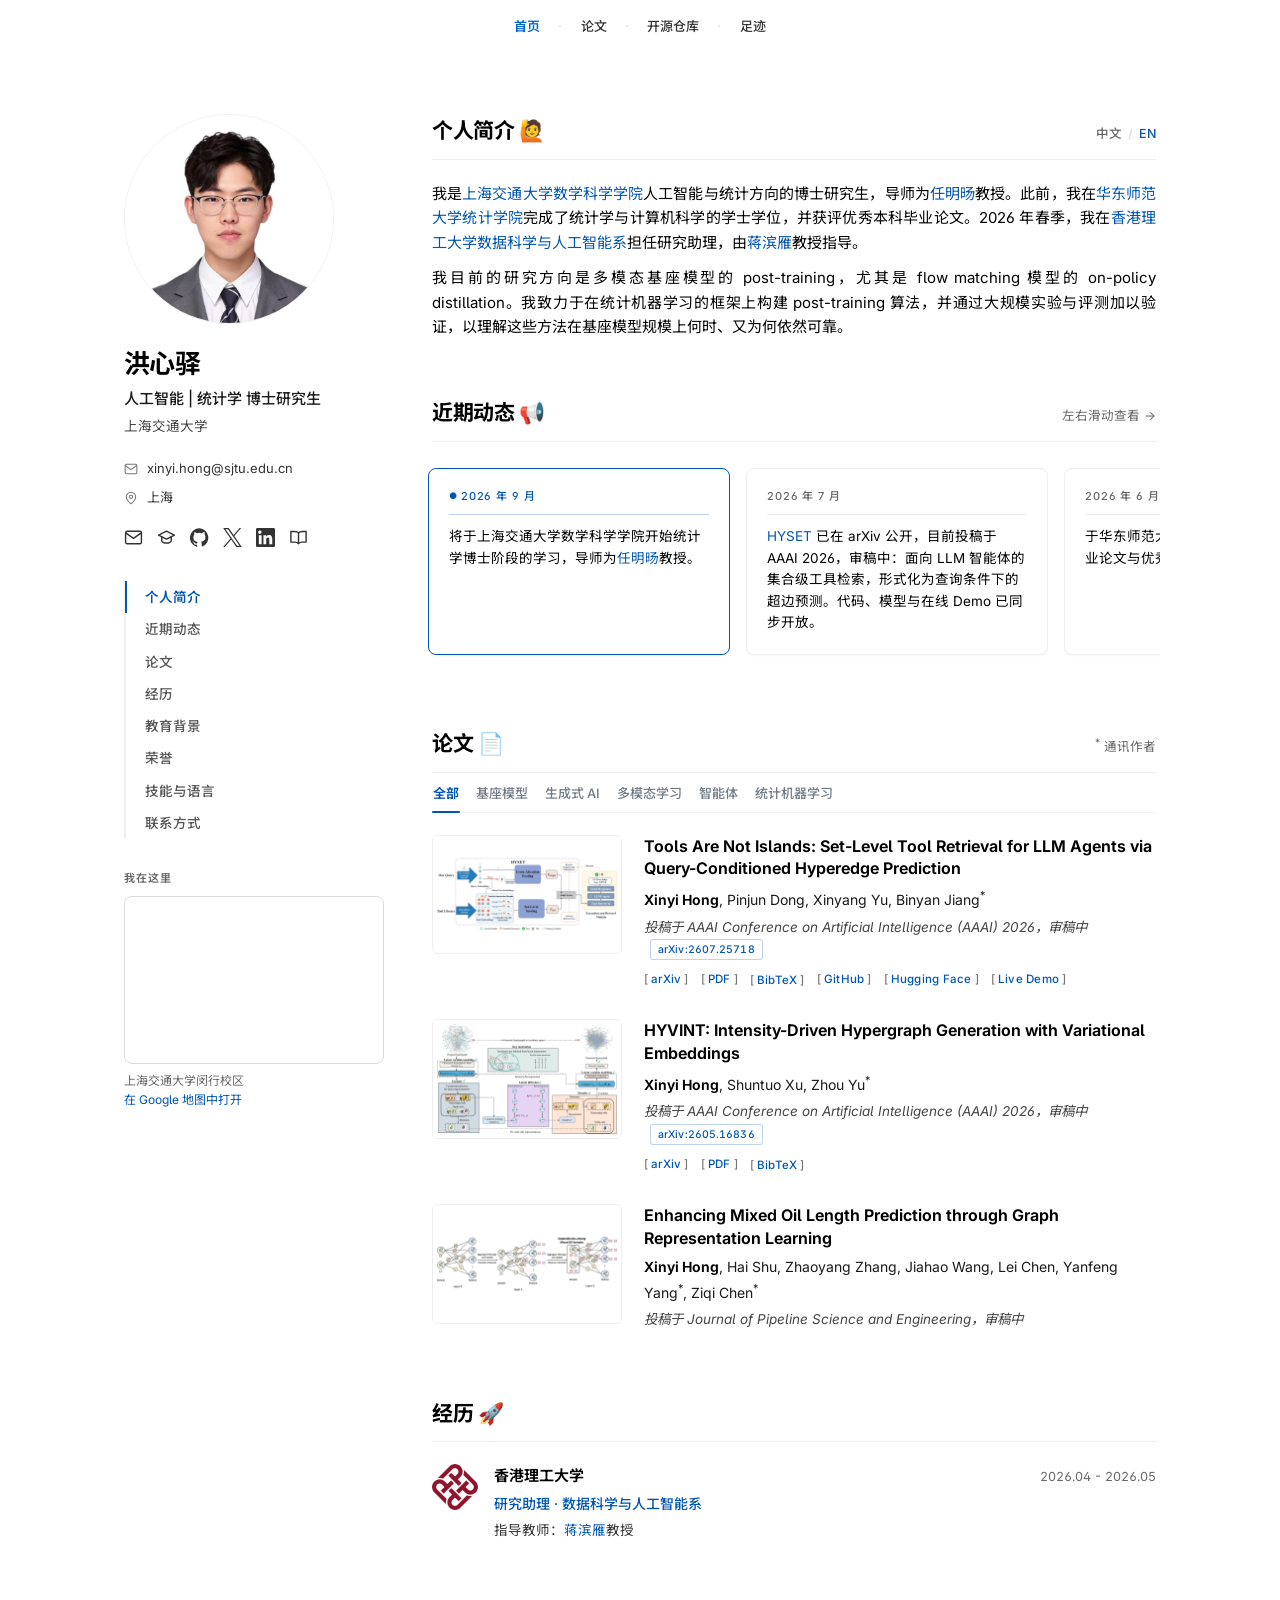
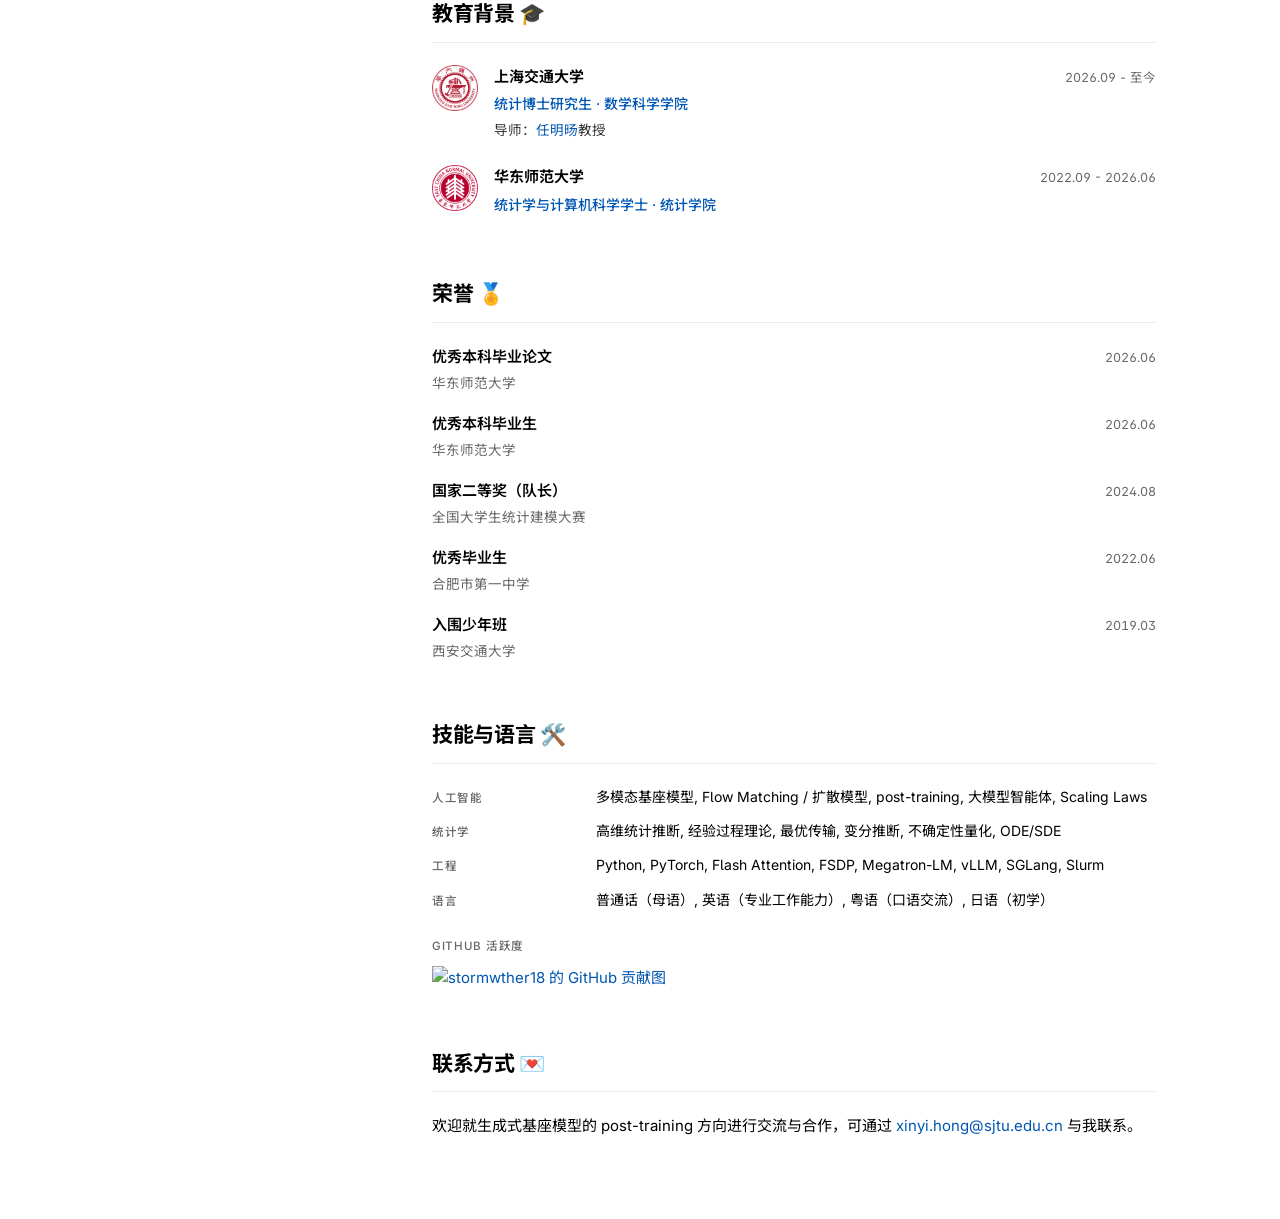
==== index_cn.html @ fd213cb9 "Personal academic website Static site, no build step and no runtime dependencies.  - Home (EN/CN): b" ====
<!DOCTYPE html>
<html lang="zh-CN">
<head>
<meta charset="UTF-8">
<meta name="viewport" content="width=device-width, initial-scale=1.0">
<title>洪心驿 | Ph.D. @SJTU</title>
<meta name="description" content="洪心驿，上海交通大学人工智能与统计学方向博士研究生，研究方向为生成模型、多模态学习、大语言模型与统计机器学习。">
<meta name="author" content="洪心驿">
<meta property="og:title" content="洪心驿">
<meta property="og:description" content="上海交通大学人工智能与统计学方向博士研究生。生成模型、多模态学习、大语言模型、统计机器学习。">
<meta property="og:type" content="profile">
<link rel="icon" href="assets/icon.svg?v=3" type="image/svg+xml">
<link rel="icon" href="favicon.ico?v=3" sizes="any">
<link rel="apple-touch-icon" href="assets/apple-touch-icon.png">
<link rel="preconnect" href="https://fonts.googleapis.com">
<link rel="preconnect" href="https://fonts.gstatic.com" crossorigin>
<link href="https://fonts.googleapis.com/css2?family=Inter:wght@300..700&family=Noto+Sans+SC:wght@300..700&display=swap" rel="stylesheet">
<link rel="stylesheet" href="css/style.css">
</head>
<body>

<!-- icon sprite -->
<svg xmlns="http://www.w3.org/2000/svg" style="display:none" aria-hidden="true">
  <symbol id="i-mail" viewBox="0 0 24 24"><rect x="2" y="4" width="20" height="16" rx="2"/><path d="m2.5 6.5 9.5 6.5 9.5-6.5"/></symbol>
  <symbol id="i-pin" viewBox="0 0 24 24"><path d="M20 10c0 6-8 12-8 12s-8-6-8-12a8 8 0 0 1 16 0z"/><circle cx="12" cy="10" r="2.8"/></symbol>
  <symbol id="i-scholar" viewBox="0 0 24 24"><path d="M22 9 12 4 2 9l10 5 10-5z"/><path d="M6 11.4V16c0 1.4 2.7 3 6 3s6-1.6 6-3v-4.6"/></symbol>
  <symbol id="i-github" viewBox="0 0 24 24"><path d="M12 .3a12 12 0 0 0-3.8 23.4c.6.1.8-.3.8-.6v-2c-3.3.7-4-1.6-4-1.6-.6-1.4-1.4-1.8-1.4-1.8-1.1-.7.1-.7.1-.7 1.2.1 1.8 1.2 1.8 1.2 1.1 1.8 2.8 1.3 3.5 1 .1-.8.4-1.3.8-1.6-2.7-.3-5.5-1.3-5.5-5.9 0-1.3.5-2.4 1.2-3.2-.1-.3-.5-1.5.1-3.2 0 0 1-.3 3.3 1.2a11.5 11.5 0 0 1 6 0C17.2 4.6 18.2 5 18.2 5c.6 1.7.2 2.9.1 3.2.8.8 1.2 1.9 1.2 3.2 0 4.6-2.8 5.6-5.5 5.9.4.4.8 1.1.8 2.2v3.3c0 .3.2.7.8.6A12 12 0 0 0 12 .3z"/></symbol>
  <symbol id="i-linkedin" viewBox="0 0 24 24"><path d="M20.4 20.5h-3.6v-5.6c0-1.3 0-3-1.8-3s-2.1 1.4-2.1 2.9v5.7H9.4V9h3.4v1.6h.05c.5-.9 1.6-1.9 3.4-1.9 3.6 0 4.3 2.4 4.3 5.5v6.3zM5.3 7.4a2.1 2.1 0 1 1 0-4.1 2.1 2.1 0 0 1 0 4.1zm1.8 13.1H3.6V9h3.5v11.5zM22.2 0H1.8C.8 0 0 .8 0 1.7v20.6C0 23.2.8 24 1.8 24h20.4c1 0 1.8-.8 1.8-1.7V1.7C24 .8 23.2 0 22.2 0z"/></symbol>
  <symbol id="i-x" viewBox="0 0 24 24"><path d="M14.234 10.162 22.977 0h-2.072l-7.591 8.824L7.251 0H.258l9.168 13.343L.258 24H2.33l8.016-9.318L16.749 24h6.993zm-2.837 3.299-.929-1.329L3.076 1.56h3.182l5.965 8.532.929 1.329 7.754 11.09h-3.182z"/></symbol>
  <symbol id="i-rednote" viewBox="0 0 24 24"><path d="M2.4 4.4h4.8c2.2 0 3.9.7 4.8 1.8 .9-1.1 2.6-1.8 4.8-1.8h4.8v13.4h-4.8c-2.2 0-3.9.7-4.8 1.8-.9-1.1-2.6-1.8-4.8-1.8H2.4z"/><path d="M12 6.2v13.4"/></symbol>
</svg>

<nav class="navbar">
  <div class="nav-inner">
    <a href="index_cn.html" class="nav-link active">首页</a>
    <span class="nav-sep">·</span>
    <a href="#publications" class="nav-link">论文</a>
    <span class="nav-sep">·</span>
    <a href="repositories.html" class="nav-link">开源仓库</a>
    <span class="nav-sep">·</span>
    <a href="footprint.html" class="nav-link">足迹</a>
  </div>
</nav>
<div class="container">

  <aside class="sidebar">
    <div class="sidebar-sticky">
      <img src="assets/img/avatar.jpg?v=11" alt="洪心驿" class="profile-photo" width="210" height="210">

      <div class="sidebar-id">
        <div class="name">洪心驿</div>
        <div class="role">人工智能 &#124; 统计学 博士研究生</div>
        <div class="affiliation">
          上海交通大学
        </div>
      </div>

      <div class="sidebar-meta">
        <div class="contact-list">
          <p><svg class="icon" aria-hidden="true"><use href="#i-mail"/></svg>
             <a href="mailto:xinyi.hong@sjtu.edu.cn">xinyi.hong@sjtu.edu.cn</a></p>
          <p><svg class="icon" aria-hidden="true"><use href="#i-pin"/></svg>
             <span>上海</span></p>
        </div>

        <div class="social-icons">
          <a href="mailto:xinyi.hong@sjtu.edu.cn" title="邮箱" aria-label="邮箱"><svg class="icon" aria-hidden="true"><use href="#i-mail"/></svg></a>
          <a href="https://scholar.google.com/citations?user=sX_9eZ0AAAAJ&amp;hl=en" title="Google Scholar" aria-label="Google Scholar" rel="me noopener"><svg class="icon" aria-hidden="true"><use href="#i-scholar"/></svg></a>
          <a href="https://github.com/stormwther18" title="GitHub" aria-label="GitHub" rel="me noopener"><svg class="icon icon--solid" aria-hidden="true"><use href="#i-github"/></svg></a>
          <a href="https://x.com/stormwther18" title="X" aria-label="X" rel="me noopener"><svg class="icon icon--solid" aria-hidden="true"><use href="#i-x"/></svg></a>
          <a href="https://www.linkedin.com/in/xinyi-hong-b00274390/" title="LinkedIn" aria-label="LinkedIn" rel="me noopener"><svg class="icon icon--solid" aria-hidden="true"><use href="#i-linkedin"/></svg></a>
          <a href="https://www.xiaohongshu.com/user/profile/65910871000000001f03a6d2" title="小红书" aria-label="小红书" rel="me noopener"><svg class="icon" aria-hidden="true"><use href="#i-rednote"/></svg></a>
        </div>
      </div>

      <nav class="nav-menu" aria-label="章节导航">
        <a href="#biography" class="nav-item">个人简介</a>
        <a href="#news" class="nav-item">近期动态</a>
        <a href="#publications" class="nav-item">论文</a>
        <a href="#experience" class="nav-item">经历</a>
        <a href="#education" class="nav-item">教育背景</a>
        <a href="#awards" class="nav-item">荣誉</a>
        <a href="#skills" class="nav-item">技能与语言</a>
        <a href="#contact" class="nav-item">联系方式</a>
      </nav>
      <div class="side-map">
        <div class="side-map-title">我在这里</div>
        <iframe src="https://www.google.com/maps?q=%E4%B8%8A%E6%B5%B7%E4%BA%A4%E9%80%9A%E5%A4%A7%E5%AD%A6%E9%97%B5%E8%A1%8C%E6%A0%A1%E5%8C%BA&amp;z=15&amp;hl=zh-CN&amp;output=embed"
                title="上海交通大学闵行校区" loading="lazy"
                referrerpolicy="no-referrer-when-downgrade"></iframe>
        <p class="side-map-cap">上海交通大学闵行校区
          <a href="https://www.google.com/maps/search/?api=1&amp;query=%E4%B8%8A%E6%B5%B7%E4%BA%A4%E9%80%9A%E5%A4%A7%E5%AD%A6%E9%97%B5%E8%A1%8C%E6%A0%A1%E5%8C%BA" target="_blank" rel="noopener">在 Google 地图中打开</a></p>
      </div>
    </div>
  </aside>

  <main class="main-content">

    <section id="biography">
      <div class="section-head">
        <h2>个人简介 🙋</h2>
        <span class="lang-switch"><span class="cur">中文</span><span class="sep">/</span><a href="index.html" hreflang="en">EN</a></span>
      </div>
      <p class="lede">
        我是<a href="https://www.sjtu.edu.cn/">上海交通大学</a><a href="https://math.sjtu.edu.cn/">数学科学学院</a>人工智能与统计方向的博士研究生，导师为<a href="https://ren-mingyang.github.io/">任明旸</a>教授。此前，我在<a href="https://www.ecnu.edu.cn/">华东师范大学</a><a href="https://stat.ecnu.edu.cn/">统计学院</a>完成了统计学与计算机科学的学士学位，并获评优秀本科毕业论文。2026 年春季，我在<a href="https://www.polyu.edu.hk/">香港理工大学</a><a href="https://www.polyu.edu.hk/dsai/">数据科学与人工智能系</a>担任研究助理，由<a href="https://www.polyu.edu.hk/dsai/people/academic-staff/jiangbinyan/">蒋滨雁</a>教授指导。
      </p>
      <p>
        我目前的研究方向是多模态基座模型的 post-training，尤其是 flow matching 模型的 on-policy distillation。我致力于在统计机器学习的框架上构建 post-training 算法，并通过大规模实验与评测加以验证，以理解这些方法在基座模型规模上何时、又为何依然可靠。
      </p>
    </section>

    <section id="news">
      <div class="section-head">
        <h2>近期动态 📢</h2>
        <span class="section-note">左右滑动查看 →</span>
      </div>

      <div class="news-strip">
        <article class="news-card pinned">
          <span class="news-date">2026 年 9 月</span>
          <div class="news-body">
            将于上海交通大学数学科学学院开始统计学博士阶段的学习，导师为<a href="https://ren-mingyang.github.io/">任明旸</a>教授。
          </div>
        </article>

        <article class="news-card">
          <span class="news-date">2026 年 7 月</span>
          <div class="news-body">
            <a href="https://arxiv.org/abs/2607.25718">HYSET</a> 已在 arXiv 公开，目前投稿于 AAAI 2026，审稿中：面向 LLM 智能体的集合级工具检索，形式化为查询条件下的超边预测。代码、模型与在线 Demo 已同步开放。
          </div>
        </article>

        <article class="news-card">
          <span class="news-date">2026 年 6 月</span>
          <div class="news-body">
            于华东师范大学本科毕业，获优秀本科毕业论文与优秀本科毕业生荣誉。
          </div>
        </article>

        <article class="news-card">
          <span class="news-date">2026 年 5 月</span>
          <div class="news-body">
            超图生成模型 <a href="https://arxiv.org/abs/2605.16836">HYVINT</a> 已在 arXiv 公开，目前投稿于 AAAI 2026，审稿中。
          </div>
        </article>

        <article class="news-card">
          <span class="news-date">2026 年 4 月</span>
          <div class="news-body">
            加入香港理工大学数据科学与人工智能系，担任研究助理，由<a href="https://www.polyu.edu.hk/dsai/people/academic-staff/jiangbinyan/">蒋滨雁</a>教授指导。
          </div>
        </article>
      </div>
    </section>

    <section id="publications">
      <div class="section-head">
        <h2>论文 📄</h2>
        <span class="section-note"><sup>*</sup> 通讯作者</span>
      </div>

      <div class="pub-filters" role="group" aria-label="按主题筛选论文">
        <button class="pub-filter active" type="button" data-filter="all" aria-pressed="true">全部</button>
        <button class="pub-filter" type="button" data-filter="foundation" aria-pressed="false">基座模型</button>
        <button class="pub-filter" type="button" data-filter="genai" aria-pressed="false">生成式 AI</button>
        <button class="pub-filter" type="button" data-filter="multimodal" aria-pressed="false">多模态学习</button>
        <button class="pub-filter" type="button" data-filter="agent" aria-pressed="false">智能体</button>
        <button class="pub-filter" type="button" data-filter="statml" aria-pressed="false">统计机器学习</button>
      </div>

      <article class="pub-item" data-tags="all agent statml">
        <a class="pub-thumb" href="https://arxiv.org/abs/2607.25718" rel="noopener">
          <img src="assets/img/pub/hyset.png" alt="HYSET framework" width="380" height="238" loading="lazy">
        </a>
        <div class="pub-details">
          <div class="pub-title">Tools Are Not Islands: Set-Level Tool Retrieval for LLM Agents via Query-Conditioned Hyperedge Prediction</div>
          <div class="pub-authors"><span class="me">Xinyi Hong</span>, Pinjun Dong, Xinyang Yu, Binyan Jiang<sup>*</sup></div>
          <div class="pub-venue">
            投稿于 AAAI Conference on Artificial Intelligence (AAAI) 2026，审稿中
            <a class="pub-badge" href="https://arxiv.org/abs/2607.25718" rel="noopener">arXiv:2607.25718</a>
          </div>
          <div class="pub-links">
            <a class="pub-btn" href="https://arxiv.org/abs/2607.25718" rel="noopener">arXiv</a>
            <a class="pub-btn" href="https://arxiv.org/pdf/2607.25718" rel="noopener">PDF</a>
            <button class="pub-btn citation-btn" type="button" data-paper="hyset">BibTeX</button>
            <a class="pub-btn" href="https://github.com/stormwther18/HYSET" rel="noopener">GitHub</a>
            <a class="pub-btn" href="https://huggingface.co/stormwther18/HOTS-assets" rel="noopener">Hugging Face</a>
            <a class="pub-btn" href="https://stormwther18-hyset-demo.hf.space" rel="noopener">Live Demo</a>
          </div>
        </div>
      </article>

      <article class="pub-item" data-tags="all genai statml">
        <a class="pub-thumb" href="https://arxiv.org/abs/2605.16836" rel="noopener">
          <img src="assets/img/pub/hyvint.png" alt="HYVINT framework" width="380" height="238" loading="lazy">
        </a>
        <div class="pub-details">
          <div class="pub-title">HYVINT: Intensity-Driven Hypergraph Generation with Variational Embeddings</div>
          <div class="pub-authors"><span class="me">Xinyi Hong</span>, Shuntuo Xu, Zhou Yu<sup>*</sup></div>
          <div class="pub-venue">
            投稿于 AAAI Conference on Artificial Intelligence (AAAI) 2026，审稿中
            <a class="pub-badge" href="https://arxiv.org/abs/2605.16836" rel="noopener">arXiv:2605.16836</a>
          </div>
          <div class="pub-links">
            <a class="pub-btn" href="https://arxiv.org/abs/2605.16836" rel="noopener">arXiv</a>
            <a class="pub-btn" href="https://arxiv.org/pdf/2605.16836" rel="noopener">PDF</a>
            <button class="pub-btn citation-btn" type="button" data-paper="hyvint">BibTeX</button>
          </div>
        </div>
      </article>

      <article class="pub-item" data-tags="all statml">
        <span class="pub-thumb">
          <img src="assets/img/pub/mixed-oil.png" alt="Mixed oil length prediction" width="380" height="238" loading="lazy">
        </span>
        <div class="pub-details">
          <div class="pub-title">Enhancing Mixed Oil Length Prediction through Graph Representation Learning</div>
          <div class="pub-authors"><span class="me">Xinyi Hong</span>, Hai Shu, Zhaoyang Zhang, Jiahao Wang, Lei Chen, Yanfeng Yang<sup>*</sup>, Ziqi Chen<sup>*</sup></div>
          <div class="pub-venue">
            投稿于 Journal of Pipeline Science and Engineering，审稿中
          </div>
        </div>
      </article>

      <p class="pub-empty" hidden>该方向暂无论文。</p>
    </section>


    <section id="experience">
      <div class="section-head"><h2>经历 🚀</h2></div>

      <div class="exp-item">
        <div class="exp-logo"><img src="assets/img/logo/polyu.png" alt="香港理工大学" width="46" height="46"></div>
        <div class="exp-content">
          <div class="exp-header">
            <span class="exp-org"><a href="https://www.polyu.edu.hk/">香港理工大学</a></span>
            <span class="exp-time">2026.04 - 2026.05</span>
          </div>
          <div class="exp-role">研究助理 · 数据科学与人工智能系</div>
          <div class="exp-desc">指导教师：<a href="https://www.polyu.edu.hk/dsai/people/academic-staff/jiangbinyan/">蒋滨雁</a>教授</div>
        </div>
      </div>
    </section>

    <section id="education">
      <div class="section-head"><h2>教育背景 🎓</h2></div>

      <div class="exp-item">
        <div class="exp-logo"><img src="assets/img/logo/sjtu.png" alt="上海交通大学" width="46" height="46"></div>
        <div class="exp-content">
          <div class="exp-header">
            <span class="exp-org"><a href="https://www.sjtu.edu.cn/">上海交通大学</a></span>
            <span class="exp-time">2026.09 - 至今</span>
          </div>
          <div class="exp-role">统计博士研究生 · 数学科学学院</div>
          <div class="exp-desc">导师：<a href="https://ren-mingyang.github.io/">任明旸</a>教授</div>
        </div>
      </div>

      <div class="exp-item">
        <div class="exp-logo"><img src="assets/img/logo/ecnu.png" alt="华东师范大学" width="46" height="46"></div>
        <div class="exp-content">
          <div class="exp-header">
            <span class="exp-org"><a href="https://www.ecnu.edu.cn/">华东师范大学</a></span>
            <span class="exp-time">2022.09 - 2026.06</span>
          </div>
          <div class="exp-role">统计学与计算机科学学士 · 统计学院</div>
        </div>
      </div>
    </section>

    <section id="awards">
      <div class="section-head"><h2>荣誉 🏅</h2></div>

      <div class="row-item">
        <span class="row-name">优秀本科毕业论文<span class="sub">华东师范大学</span></span>
        <span class="row-time">2026.06</span>
      </div>
      <div class="row-item">
        <span class="row-name">优秀本科毕业生<span class="sub">华东师范大学</span></span>
        <span class="row-time">2026.06</span>
      </div>
      <div class="row-item">
        <span class="row-name">国家二等奖（队长）<span class="sub">全国大学生统计建模大赛</span></span>
        <span class="row-time">2024.08</span>
      </div>
      <div class="row-item">
        <span class="row-name">优秀毕业生<span class="sub">合肥市第一中学</span></span>
        <span class="row-time">2022.06</span>
      </div>
      <div class="row-item">
        <span class="row-name">入围少年班<span class="sub">西安交通大学</span></span>
        <span class="row-time">2019.03</span>
      </div>
    </section>

    <section id="skills">
      <div class="section-head"><h2>技能与语言 🛠️</h2></div>

      <div class="skill-grid">
        <div class="skill-row">
          <span class="skill-label">人工智能</span>
          <span class="skill-list">多模态基座模型, Flow Matching / 扩散模型, post-training, 大模型智能体, Scaling Laws</span>
        </div>
        <div class="skill-row">
          <span class="skill-label">统计学</span>
          <span class="skill-list">高维统计推断, 经验过程理论, 最优传输, 变分推断, 不确定性量化, ODE/SDE</span>
        </div>
        <div class="skill-row">
          <span class="skill-label">工程</span>
          <span class="skill-list">Python, PyTorch, Flash Attention, FSDP, Megatron-LM, vLLM, SGLang, Slurm</span>
        </div>
        <div class="skill-row">
          <span class="skill-label">语言</span>
          <span class="skill-list">普通话（母语）, 英语（专业工作能力）, 粤语（口语交流）, 日语（初学）</span>
        </div>
      </div>

      <div class="gh-graph">
        <div class="gh-label">GitHub 活跃度</div>
        <a href="https://github.com/stormwther18" rel="me noopener">
          <img src="https://ghchart.rshah.org/A51C30/stormwther18"
               alt="stormwther18 的 GitHub 贡献图" loading="lazy">
        </a>
      </div>
    </section>

    <section id="contact">
      <div class="section-head"><h2>联系方式 💌</h2></div>
      <p>欢迎就生成式基座模型的 post-training 方向进行交流与合作，可通过 <a href="mailto:xinyi.hong@sjtu.edu.cn">xinyi.hong@sjtu.edu.cn</a> 与我联系。</p>
    </section>

  </main>

</div>

<div id="citationModal" class="modal" role="dialog" aria-modal="true" aria-labelledby="citationHeading">
  <div class="modal-card">
    <div class="modal-head">
      <h3 id="citationHeading">BibTeX 引用</h3>
      <button class="modal-close" type="button" aria-label="关闭">&times;</button>
    </div>
    <pre class="citation-text" id="citationText"></pre>
    <button class="copy-btn" id="copyBtn" type="button" data-copied="已复制！">复制到剪贴板</button>
  </div>
</div>

<script>
window.CITATIONS = {
  hyset: `@article{hong2026hyset,
  title   = {Tools Are Not Islands: Set-Level Tool Retrieval for LLM Agents
             via Query-Conditioned Hyperedge Prediction},
  author  = {Hong, Xinyi and Dong, Pinjun and Yu, Xinyang and Jiang, Binyan},
  journal = {arXiv preprint arXiv:2607.25718},
  year    = {2026}
}`,
  hyvint: `@article{hong2026hyvint,
  title   = {HYVINT: Intensity-Driven Hypergraph Generation with
             Variational Embeddings},
  author  = {Hong, Xinyi and Xu, Shuntuo and Yu, Zhou},
  journal = {arXiv preprint arXiv:2605.16836},
  year    = {2026}
}`
};
</script>
<script src="js/main.js"></script>
</body>
</html>
---- css/style.css ----
/* =========================================================
   Xinyi Hong: personal academic site
   Layout skeleton adapted from the classic two-column
   academic homepage; palette is warm-paper + pine ink.
   ========================================================= */

/* --- 1. Design tokens --- */
:root {
    color-scheme: light;

    /* Palette lifted from stephen-smj.tech */
    --bg:            #ffffff;
    --bg-soft:       #f8f9fa;   /* code block */
    --ink:           #000000;   /* name, publication + org titles */
    --heading:       #000000;   /* section headings */
    --text:          #000000;   /* body copy */
    --text-mid:      #1a1a1a;   /* role, authors */
    --text-2:        #333333;   /* contact, descriptions */
    --text-soft:     #444444;   /* affiliation, venue */
    --text-list:     #000000;   /* list items, award names */
    --text-3:        #666666;   /* dates */
    --muted:         #555555;   /* anchor rail */
    --bracket:       #777777;   /* [ ] around link buttons, contact icons */
    --rule:          #eeeeee;
    --rule-soft:     #f0f0f0;   /* photo border, anchor rail */
    --rule-filter:   #edf0f4;
    --rule-strong:   #dddddd;
    --accent:        #0056b3;
    --accent-hover:  #0066cc;
    --accent-ring:   rgba(0, 86, 179, .25);
    --nav-bg:        rgba(255, 255, 255, .8);
    --nav-border:    rgba(0, 0, 0, .1);
    --shadow-sm:     0 1px 2px rgba(0, 0, 0, .04);
    --shadow-md:     0 6px 18px rgba(0, 0, 0, .07), 0 1px 3px rgba(0, 0, 0, .05);

    --sidebar-width: 260px;
    --nav-height:    54px;
    --content-max:   750px;

    /* One family across the whole site: Inter for Latin, Noto Sans SC for CJK. */
    --font-ui: 'Inter', 'Noto Sans SC', -apple-system, BlinkMacSystemFont,
               'Segoe UI', Roboto, sans-serif;
}

*, *::before, *::after { box-sizing: border-box; }

html { scroll-behavior: smooth; scroll-padding-top: calc(var(--nav-height) + 24px); }

body {
    margin: 0;
    padding: 0;
    font-family: var(--font-ui);
    font-size: 15px;
    line-height: 1.65;
    color: var(--text);
    background-color: var(--bg);
    font-feature-settings: 'cv05' 1, 'ss01' 1;
    text-rendering: optimizeLegibility;
}

a {
    color: var(--accent);
    text-decoration: none;
    transition: color .18s ease, opacity .18s ease;
}

a:hover { color: var(--accent-hover); text-decoration: underline; text-underline-offset: 2px; }

a:focus-visible,
button:focus-visible {
    outline: 2px solid var(--accent);
    outline-offset: 3px;
    border-radius: 3px;
}

img { max-width: 100%; }

.icon { width: 1em; height: 1em; fill: none; stroke: currentColor; stroke-width: 1.8;
        stroke-linecap: round; stroke-linejoin: round; vertical-align: -.13em; }
.icon--solid { fill: currentColor; stroke: none; }

.visually-hidden {
    position: absolute; width: 1px; height: 1px; margin: -1px;
    padding: 0; overflow: hidden; clip: rect(0 0 0 0); white-space: nowrap; border: 0;
}

/* --- 2. Top navigation --- */
.navbar {
    position: fixed;
    inset: 0 0 auto 0;
    height: var(--nav-height);
    background: var(--nav-bg);
    backdrop-filter: saturate(180%) blur(20px);
    -webkit-backdrop-filter: saturate(180%) blur(20px);
    z-index: 1000;
    display: flex;
    justify-content: center;
    align-items: center;
}

.nav-inner {
    display: flex;
    align-items: center;
    gap: 18px;
    font-size: 13px;
    font-weight: 500;
    letter-spacing: .01em;
}

.nav-link { color: var(--text); opacity: .8; }
.nav-link:hover { color: var(--accent-hover); opacity: 1; text-decoration: none; }
.nav-link.active { color: var(--accent-hover); opacity: 1; font-weight: 600; }

.nav-sep { color: var(--rule-strong); user-select: none; }

/* Language switch: lives at the right edge of the Biography heading */
.lang-switch {
    display: inline-flex;
    align-items: baseline;
    gap: 6px;
    flex-shrink: 0;
    font-size: 12.5px;
    font-weight: 500;
}
.lang-switch .cur { color: var(--text-3); }
.lang-switch .sep { color: var(--rule-strong); }
.lang-switch a { color: var(--accent); }

/* --- 3. Page shell --- */
.container {
    max-width: 1080px;
    margin: 0 auto;
    padding: calc(var(--nav-height) + 60px) 24px 72px;
    display: grid;
    grid-template-columns: var(--sidebar-width) minmax(0, 1fr);
    gap: 48px;
}

/* --- 4. Sidebar --- */
.sidebar { min-width: 0; }

.sidebar-sticky { position: sticky; top: calc(var(--nav-height) + 32px); }

.profile-photo {
    width: 210px;
    height: 210px;
    border-radius: 50%;
    object-fit: cover;
    display: block;
    margin-bottom: 24px;
    border: 1px solid var(--rule-soft);
}

.name {
    font-size: 26px;
    font-weight: 700;
    letter-spacing: -.02em;
    line-height: 1.2;
    color: var(--ink);
    margin-bottom: 8px;
}

.name-alt {
    font-size: 14px;
    font-weight: 500;
    color: var(--text-3);
    letter-spacing: .04em;
    margin-bottom: 10px;
}

.role {
    font-size: 15px;
    font-weight: 500;
    color: var(--text-mid);
    margin-bottom: 4px;
}

.affiliation {
    font-size: 13.5px;
    line-height: 1.5;
    color: var(--text-soft);
    margin-bottom: 22px;
}

.contact-list { font-size: 13px; color: var(--text-2); margin-bottom: 20px; }

.contact-list p {
    display: flex;
    align-items: flex-start;
    gap: 9px;
    margin: 7px 0;
    word-break: break-word;
}

.contact-list .icon { flex-shrink: 0; margin-top: .28em; color: var(--bracket); font-size: 14px; }
.contact-list a { color: var(--text-2); }
.contact-list a:hover { color: var(--accent); }

.social-icons { display: flex; flex-wrap: wrap; gap: 12px 14px; margin-bottom: 34px; }

.social-icons a {
    font-size: 19px;
    color: var(--text-2);
    line-height: 1;
    display: inline-flex;
}
.social-icons a:hover { color: var(--accent); }

/* In-page anchor rail */
.nav-menu {
    display: flex;
    flex-direction: column;
    border-left: 2px solid var(--rule-soft);
}

.nav-item {
    position: relative;
    padding: 5px 0 5px 18px;
    font-size: 13.5px;
    font-weight: 500;
    color: var(--muted);
    border-left: 2px solid transparent;
    margin-left: -1px;
    transition: color .18s ease, border-color .18s ease;
}
.nav-item:hover { color: var(--accent); text-decoration: none; }
.nav-item.active { color: var(--accent); border-left-color: var(--accent); font-weight: 600; }

/* Sidebar location card */
.side-map { margin-top: 30px; }

.side-map-title {
    font-size: 11px;
    font-weight: 600;
    letter-spacing: .09em;
    text-transform: uppercase;
    color: var(--text-3);
    margin-bottom: 9px;
}

.side-map iframe {
    display: block;
    width: 100%;
    height: 168px;
    border: 1px solid var(--rule-strong);
    border-radius: 8px;
    filter: saturate(.78) contrast(.97);
}

.side-map-cap {
    margin: 8px 0 0;
    font-size: 12px;
    line-height: 1.55;
    color: var(--text-3);
}

.side-map-cap a { display: block; color: var(--accent); }

/* --- 5. Main column --- */
.main-content { min-width: 0; max-width: var(--content-max); }

section { margin-bottom: 56px; scroll-margin-top: calc(var(--nav-height) + 24px); }
section:last-child { margin-bottom: 0; }

.section-head {
    display: flex;
    justify-content: space-between;
    align-items: baseline;
    gap: 16px;
    border-bottom: 1px solid var(--rule);
    padding-bottom: 10px;
    margin-bottom: 22px;
}

h2 {
    font-size: 21px;
    font-weight: 700;
    letter-spacing: -.015em;
    color: var(--heading);
    margin: 0;
}

.section-note { font-size: 12.5px; color: var(--text-3); flex-shrink: 0; }

p { margin: 10px 0; }
.main-content > section > p { text-align: justify; text-justify: inter-character; hyphens: auto; }

ul { padding-left: 20px; margin: 12px 0 16px; }
li { margin-bottom: 7px; color: var(--text-list); }

strong { color: var(--ink); font-weight: 600; }

.lede { color: var(--text); }

/* Research interests */

/* --- 6. News strip --- */
.news-strip {
    display: flex;
    gap: 16px;
    overflow-x: auto;
    padding: 4px 4px 16px;
    margin: 0 -4px;
    scroll-snap-type: x mandatory;
    scrollbar-width: thin;
    scrollbar-color: var(--rule-strong) transparent;
}

.news-strip::-webkit-scrollbar { height: 6px; }
.news-strip::-webkit-scrollbar-track { background: transparent; }
.news-strip::-webkit-scrollbar-thumb { background: var(--rule-strong); border-radius: 3px; }

.news-card {
    position: relative;
    flex: 0 0 302px;
    min-height: 168px;
    padding: 18px 20px 20px;
    scroll-snap-align: start;
    background: var(--bg);
    border: 1px solid var(--rule);
    border-radius: 8px;
    box-shadow: var(--shadow-sm);
    transition: transform .2s ease, box-shadow .2s ease, border-color .2s ease;
}

.news-card:hover {
    transform: translateY(-2px);
    box-shadow: var(--shadow-md);
    border-color: var(--rule-strong);
}

.news-card.pinned { border-color: var(--accent); background: var(--bg); }

.news-date {
    display: block;
    font-family: var(--font-ui);
    font-size: 11px;
    font-weight: 500;
    letter-spacing: .08em;
    text-transform: uppercase;
    color: var(--text-3);
    padding-bottom: 9px;
    margin-bottom: 11px;
    border-bottom: 1px solid var(--rule);
}

.news-card.pinned .news-date { color: var(--accent); border-bottom-color: var(--accent-ring); }

.news-card.pinned .news-date::before { content: '● '; font-size: 9px; vertical-align: .12em; }

.news-body { font-size: 13.5px; line-height: 1.6; color: var(--text); }

/* --- 7. Publications --- */
.pub-filters {
    display: flex;
    flex-wrap: wrap;
    align-items: center;
    gap: 15px;
    margin: -20px 0 22px;
    border-bottom: 1px solid var(--rule-filter);
}

.pub-filter {
    position: relative;
    appearance: none;
    border: 0;
    background: transparent;
    padding: 8px 1px 10px;
    font-family: inherit;
    font-size: 13px;
    font-weight: 500;
    color: #737b87;
    cursor: pointer;
    transition: color .18s ease;
}

.pub-filter::after {
    content: '';
    position: absolute;
    left: 50%; right: 50%; bottom: -1px;
    height: 2px;
    border-radius: 2px;
    background: var(--accent);
    transition: left .2s ease, right .2s ease;
}

.pub-filter:hover { color: var(--accent); }
.pub-filter.active { color: var(--accent); font-weight: 650; }
.pub-filter.active::after { left: 0; right: 0; }

.pub-item {
    display: flex;
    gap: 22px;
    margin-bottom: 30px;
    align-items: flex-start;
}
.pub-item[hidden] { display: none; }

.pub-thumb {
    flex: 0 0 190px;
    width: 190px;
    border: 1px solid var(--rule);
    border-radius: 6px;
    overflow: hidden;
    background: var(--bg-soft);
    transition: transform .25s ease, box-shadow .25s ease;
}
.pub-thumb:hover { transform: translateY(-2px); box-shadow: var(--shadow-md); }
.pub-thumb img { display: block; width: 100%; height: auto; }

.pub-details { flex: 1; min-width: 0; }

.pub-empty { margin: 0; padding: 20px 0; font-size: 14px; color: var(--text-3); }

/* --- Sub-page shell (repositories, footprint) --- */
.container--wide { grid-template-columns: minmax(0, 1fr); }
.main-content--wide { max-width: 100%; }
.page-lede { font-size: 15px; color: var(--text-2); margin: 0 0 26px; }

/* --- Repository grid --- */
.repo-grid {
    display: grid;
    grid-template-columns: repeat(auto-fill, minmax(255px, 1fr));
    gap: 18px;
}

.repo-card {
    display: flex;
    flex-direction: column;
    padding: 15px 18px 14px;
    background: var(--bg);
    border: 1px solid var(--rule);
    border-top: 3px solid var(--repo-accent, var(--rule-strong));
    border-radius: 8px;
    color: inherit;
    transition: transform .18s ease, box-shadow .18s ease;
}
.repo-card:hover {
    transform: translateY(-2px);
    box-shadow: var(--shadow-md);
    text-decoration: none;
}

.repo-name {
    font-size: 15px;
    font-weight: 650;
    color: var(--accent);
    margin-bottom: 8px;
    overflow-wrap: anywhere;
}

.repo-desc {
    flex: 1;
    margin: 0 0 16px;
    font-size: 13.5px;
    line-height: 1.55;
    color: var(--text-2);
}

.repo-meta {
    display: flex;
    flex-wrap: wrap;
    align-items: center;
    gap: 13px;
    font-size: 12px;
    color: var(--text-3);
    font-variant-numeric: tabular-nums;
}
.repo-lang { display: inline-flex; align-items: center; gap: 6px; }
.repo-stat { display: inline-flex; align-items: center; gap: 5px; }
.repo-stat svg { width: 12px; height: 12px; fill: currentColor; }
.repo-dot { width: 9px; height: 9px; border-radius: 50%; flex-shrink: 0; }
.repo-date { margin-left: auto; }

.repo-status { margin: 20px 0 0; font-size: 13px; color: var(--text-3); }

/* --- Footprint --- */
#footprint {
    /* Google Maps-ish palette: warm off-white land, soft blue water. */
    --fp-water:      #c9e0f1;
    --fp-land:       #f2efe9;
    --fp-border:     #d9d3c6;
    --fp-land-seen:  #cadfb0;
    --fp-border-seen:#aecb8e;
    --fp-pin:        #ea4335;   /* map-marker red */
    --fp-pin-ring:   rgba(234, 67, 53, .24);
    --fp-tile-bg:    #f2f4f7;
}

/* map card */
.fp-map-card {
    border: 1px solid var(--rule);
    border-radius: 14px;
    padding: 20px 22px 0;
    background: #ffffff;
    box-shadow: var(--shadow-sm);
    margin-bottom: 30px;
}
.fp-map { position: relative; }
.fp-map-svg { display: block; width: 100%; height: auto; }

.fp-sea { fill: var(--fp-water); }
.fp-land {
    fill: var(--fp-land);
    stroke: var(--fp-border);
    stroke-width: 0.6;
    stroke-linejoin: round;
    transition: fill .25s ease;
}
.fp-land.is-visited { fill: var(--fp-land-seen); stroke: var(--fp-border-seen); }

/* pins */
.fp-pins { position: absolute; inset: 0; }
/* The marker is 18x23 with its tip at the bottom centre; the negative
   margins put that tip exactly on the projected coordinate. */
.fp-pin {
    position: absolute;
    width: 10px;
    height: 13px;
    margin: -12.1px 0 0 -5px;
    padding: 0;
    border: 0;
    background: none;
    cursor: pointer;
    transform-origin: 50% 100%;
    animation: fp-drop .45s cubic-bezier(.2, .8, .3, 1) backwards;
}
.fp-pin-mark {
    position: relative;
    display: block;
    width: 100%;
    height: 100%;
    overflow: visible;
    transform-origin: 50% 100%;
    filter: drop-shadow(0 1px 1.2px rgba(0, 0, 0, .3));
    transition: transform .18s cubic-bezier(.2, .8, .3, 1);
}
.fp-pin-body {
    fill: var(--fp-pin);
    stroke: #ffffff;
    stroke-width: 2.3;
    paint-order: stroke;
}
.fp-pin-eye { fill: #ffffff; }
.fp-pin-halo { left: -4.5px; top: -4.5px; width: 26px; height: 26px; }
/* the one place you are based in: a bigger pin with a star and a standing
   halo, so it reads as home at a glance without leaving the red family */
.fp-pin.is-base {
    width: 15px;
    height: 19px;
    margin: -17.7px 0 0 -7.5px;
    z-index: 1;
}
.fp-pin.is-base .fp-pin-body { stroke-width: 1.8; }
.fp-pin.is-base .fp-pin-halo {
    left: -6.5px;
    top: -6.5px;
    width: 28px;
    height: 28px;
    opacity: .8;
    transform: scale(.9);
}
.fp-pin.is-base:hover .fp-pin-halo,
.fp-pin.is-base:focus-visible .fp-pin-halo,
.fp-pin.is-base.is-active .fp-pin-halo { opacity: 1; transform: scale(1); }

.fp-pin-halo {
    position: absolute;
    left: -5px;
    top: -4.9px;
    width: 20px;
    height: 20px;
    border-radius: 50%;
    background: var(--fp-pin-ring);
    transform: scale(.35);
    opacity: 0;
    transition: transform .22s ease, opacity .22s ease;
}
.fp-pin:hover .fp-pin-mark,
.fp-pin:focus-visible .fp-pin-mark { transform: translateY(-2px) scale(1.12); }
.fp-pin.is-active .fp-pin-mark { transform: translateY(-2px) scale(1.18); }
.fp-pin:hover .fp-pin-halo,
.fp-pin:focus-visible .fp-pin-halo,
.fp-pin.is-active .fp-pin-halo { transform: scale(1); opacity: 1; }
/* overlapping markers: whichever one you are pointing at comes forward */
.fp-pin:hover,
.fp-pin:focus-visible,
.fp-pin.is-active { z-index: 2; }
.fp-pin:focus { outline: none; }
.fp-pin:focus-visible { outline: 2px solid var(--fp-pin); outline-offset: 3px; border-radius: 4px; }

.fp-map.has-filter .fp-pin:not(.is-active) { opacity: .3; }
.fp-pin { transition: opacity .2s ease; }

@keyframes fp-drop {
    from { opacity: 0; transform: translateY(-9px) scale(.55); }
    to   { opacity: 1; transform: none; }
}

/* pin tooltip */
.fp-tip {
    position: absolute;
    z-index: 3;
    transform: translate(-50%, calc(-100% - 19px));
    padding: 7px 11px;
    border: 1px solid var(--rule-strong);
    border-radius: 8px;
    background: #ffffff;
    box-shadow: var(--shadow-md);
    white-space: nowrap;
    pointer-events: none;
    opacity: 0;
    transition: opacity .16s ease;
}
.fp-tip.is-on { opacity: 1; }
/* flags sit on the text baseline at every size they are used */
.fp-flag {
    display: inline-block;
    width: 18px;
    height: 13px;
    object-fit: cover;
    border-radius: 2px;
    box-shadow: 0 0 0 1px rgba(0, 0, 0, .1);
    flex: none;
}
.fp-tip-head { display: flex; align-items: center; gap: 7px; }
.fp-tip-city { font-size: 12.5px; font-weight: 600; color: var(--ink); }
.fp-tip-base {
    padding: 1px 6px;
    border: 1px solid var(--rule-strong);
    border-radius: 999px;
    color: var(--text-3);
    font-size: 9.5px;
    font-weight: 600;
    letter-spacing: .04em;
    text-transform: uppercase;
}
.fp-tip-note { display: block; margin-top: 3px; font-size: 11px; color: var(--text-3); }

/* stats bar under the map */
.fp-map-foot {
    display: flex;
    flex-wrap: wrap;
    align-items: center;
    justify-content: space-between;
    gap: 10px;
    margin-top: 16px;
    padding: 12px 0 14px;
    border-top: 1px solid var(--rule);
}
.fp-stats { display: flex; flex-wrap: wrap; gap: 22px; }
.fp-stat {
    display: inline-flex;
    align-items: baseline;
    gap: 6px;
    font-size: 12.5px;
    color: var(--text-3);
}
.fp-stat strong {
    font-size: 17px;
    font-weight: 600;
    color: var(--ink);
    font-variant-numeric: tabular-nums;
}
.fp-hint { margin: 0; font-size: 12px; color: var(--text-3); }

.fp-demo {
    margin: 0 0 22px;
    padding: 10px 14px;
    border: 1px dashed var(--rule-strong);
    border-radius: 8px;
    font-size: 12.5px;
    color: var(--text-2);
    background: var(--bg-soft);
}
.fp-demo code { font-size: 12px; }

/* active filter chip */
.fp-chipbar:empty { display: none; }
.fp-chipbar { margin-bottom: 20px; }
.fp-chip {
    display: inline-flex;
    align-items: center;
    gap: 10px;
    padding: 7px 12px;
    border: 1px solid var(--rule-strong);
    border-radius: 999px;
    background: #ffffff;
    font: inherit;
    font-size: 12.5px;
    color: var(--text-2);
    cursor: pointer;
    transition: border-color .18s ease, box-shadow .18s ease;
}
.fp-chip:hover { border-color: var(--accent); box-shadow: var(--shadow-sm); }
.fp-chip-city { font-weight: 600; color: var(--ink); }
.fp-chip-note { color: var(--text-3); }
.fp-chip-x { font-size: 15px; line-height: 1; color: var(--bracket); }
.fp-intro {
    margin: 14px 0 0;
    font-size: 14px;
    line-height: 1.7;
    color: var(--text-2);
}

/* year heading */
.fp-year {
    display: flex;
    align-items: center;
    gap: 14px;
    margin: 34px 0 14px;
}
.fp-year:first-child { margin-top: 0; }
.fp-year-num {
    font-size: 15px;
    font-weight: 600;
    color: var(--ink);
    font-variant-numeric: tabular-nums;
}
.fp-year-rule { flex: 1; height: 1px; background: var(--rule); }
.fp-year-count { font-size: 11.5px; color: var(--text-3); }

/* justified photo rows */
.fp-grid { display: block; }
.fp-row { display: flex; gap: 10px; margin-bottom: 10px; }
.fp-tile {
    position: relative;
    margin: 0;
    overflow: hidden;
    border-radius: 7px;
    background: var(--fp-tile-bg);
    flex: none;
}
.fp-tile img {
    display: block;
    width: 100%;
    height: 100%;
    object-fit: cover;
    transition: transform .4s cubic-bezier(.2, .7, .3, 1);
}
.fp-tile[role="button"] { cursor: pointer; }
.fp-tile:hover img { transform: scale(1.045); }
.fp-tile:focus-visible { outline: 2px solid var(--accent); outline-offset: 2px; }

.fp-tile.is-empty {
    display: grid;
    place-items: center;
    border: 1px dashed var(--rule-strong);
    background: repeating-linear-gradient(
        135deg, #f7f8fa 0 9px, #f2f4f7 9px 18px);
}
.fp-tile-ph { font-size: 11.5px; color: var(--text-3); }
.fp-tile.is-empty .fp-tile-cap { display: none; }

.fp-tile-cap {
    display: flex;
    align-items: center;
    gap: 7px;
    position: absolute;
    inset: auto 0 0 0;
    padding: 22px 11px 9px;
    background: linear-gradient(to top, rgba(0, 0, 0, .62), rgba(0, 0, 0, 0));
    color: #ffffff;
    opacity: 0;
    transform: translateY(4px);
    transition: opacity .22s ease, transform .22s ease;
}
.fp-tile:hover .fp-tile-cap,
.fp-tile:focus-visible .fp-tile-cap { opacity: 1; transform: none; }
.fp-tile-city { font-size: 12.5px; font-weight: 600; }
.fp-tile-cap .fp-flag { width: 16px; height: 12px; box-shadow: 0 0 0 1px rgba(255, 255, 255, .35); }

.fp-empty { font-size: 13px; color: var(--text-3); }

/* lightbox */
body.fp-locked { overflow: hidden; }
.fp-box[hidden] { display: none; }
.fp-box {
    position: fixed;
    inset: 0;
    z-index: 2000;          /* the navbar is fixed at 1000, so sit above it */
    display: flex;
    align-items: center;
    justify-content: center;
    padding: 5vh 24px 4vh;  /* keep the photo clear of every edge */
    background: rgba(14, 16, 19, .95);
    animation: fp-fade .2s ease;
}
@keyframes fp-fade { from { opacity: 0; } to { opacity: 1; } }
.fp-box-stage {
    display: flex;
    flex-direction: column;
    align-items: center;
    gap: 16px;
    max-width: min(92vw, 1400px);
    max-height: 100%;
}
.fp-box-img {
    max-width: min(92vw, 1400px);
    max-height: 68vh;
    width: auto;
    height: auto;
    object-fit: contain;
    border-radius: 4px;
}
.fp-box-cap {
    display: grid;
    justify-items: center;
    gap: 2px;
    text-align: center;
    color: rgba(255, 255, 255, .85);
}
.fp-box-cap .fp-flag { box-shadow: 0 0 0 1px rgba(255, 255, 255, .3); }
.fp-box-city { font-size: 14px; font-weight: 600; color: #ffffff; }
.fp-box-when {
    font-size: 12px;
    color: rgba(255, 255, 255, .55);
    font-variant-numeric: tabular-nums;
}
.fp-box-note { display: block; margin-top: 5px; font-size: 12.5px; }
.fp-box-count {
    display: block;
    margin-top: 8px;
    font-size: 11px;
    color: rgba(255, 255, 255, .45);
    font-variant-numeric: tabular-nums;
}
.fp-box-btn {
    position: absolute;
    border: 0;
    background: none;
    color: rgba(255, 255, 255, .55);
    cursor: pointer;
    line-height: 1;
    transition: color .18s ease;
    font-family: var(--font-ui);
}
.fp-box-btn:hover { color: #ffffff; }
.fp-box-close { top: 14px; right: 20px; font-size: 30px; }
.fp-box-prev, .fp-box-next { top: 50%; transform: translateY(-50%); font-size: 46px; padding: 10px 18px; }
.fp-box-prev { left: 8px; }
.fp-box-next { right: 8px; }

@media (max-width: 700px) {
    .fp-map-card { padding: 14px 14px 0; border-radius: 11px; }
    .fp-pin { width: 9px; height: 12px; margin: -11.1px 0 0 -4.5px; }
    .fp-pin.is-base { width: 13px; height: 17px; margin: -15.8px 0 0 -6.5px; }
    .fp-pin.is-base .fp-pin-halo { left: -6px; top: -5.8px; width: 25px; height: 25px; }
    .fp-pin-halo { left: -4.5px; top: -4.3px; width: 18px; height: 18px; }
    .fp-map-foot { flex-direction: column; align-items: flex-start; gap: 8px; }
    .fp-stats { gap: 16px; }
    .fp-tile-cap { opacity: 1; transform: none; }
    .fp-box-prev, .fp-box-next { font-size: 34px; padding: 8px 10px; }
}

/* --- GitHub contribution graph --- */
.gh-graph { margin-top: 26px; }

.gh-label {
    font-size: 11.5px;
    font-weight: 500;
    letter-spacing: .06em;
    text-transform: uppercase;
    color: var(--text-3);
    margin-bottom: 10px;
}

.gh-graph img { display: block; width: 100%; height: auto; }
.gh-graph a:hover { opacity: .85; }

.pub-title {
    font-size: 16px;
    font-weight: 650;
    line-height: 1.42;
    color: var(--ink);
    margin-bottom: 6px;
}

.pub-authors { font-size: 14px; color: var(--text-mid); margin-bottom: 5px; }
.pub-authors .me { color: var(--ink); font-weight: 650; }
.pub-authors sup { font-size: .78em; }

.pub-venue { font-size: 13.5px; font-style: italic; color: var(--text-soft); margin-bottom: 10px; }
.pub-venue em { color: var(--text-soft); }

.pub-badge {
    display: inline-block;
    font-family: var(--font-ui);
    font-style: normal;
    font-size: 10.5px;
    font-weight: 500;
    letter-spacing: .01em;
    color: var(--accent);
    background: var(--bg);
    border: 1px solid var(--accent-ring);
    font-variant-numeric: tabular-nums;
    border-radius: 3px;
    padding: 1px 7px;
    margin-left: 6px;
    vertical-align: 1px;
}

.pub-badge:hover { text-decoration: none; border-color: var(--accent); }

.pub-links { display: flex; flex-wrap: wrap; gap: 12px; }

.pub-btn {
    appearance: none;
    border: 0;
    background: none;
    padding: 0;
    font-family: var(--font-ui);
    font-size: 11.5px;
    font-weight: 500;
    letter-spacing: .02em;
    color: var(--accent);
    cursor: pointer;
}
.pub-btn:hover { color: var(--accent-hover); text-decoration: underline; text-underline-offset: 2px; }
.pub-btn::before { content: '['; color: var(--bracket); margin-right: 3px; }
.pub-btn::after  { content: ']'; color: var(--bracket); margin-left: 3px; }

/* --- 8. Experience / education --- */
.exp-item { display: flex; gap: 16px; margin-bottom: 24px; }

.exp-logo {
    flex: 0 0 46px;
    width: 46px;
    height: 46px;
    display: grid;
    place-items: center;
    overflow: hidden;
}
.exp-logo img { width: 100%; height: 100%; object-fit: contain; }

.exp-content { flex: 1; min-width: 0; }

.exp-header {
    display: flex;
    justify-content: space-between;
    align-items: baseline;
    gap: 14px;
    margin-bottom: 3px;
}

.exp-org { font-size: 15px; font-weight: 650; color: var(--ink); }
.exp-org a { color: inherit; }
.exp-org a:hover { color: var(--accent); }

.exp-time {
    flex-shrink: 0;
    font-family: var(--font-ui);
    font-size: 12.5px;
    color: var(--text-3);
    font-variant-numeric: tabular-nums;
    white-space: nowrap;
}

.exp-role { font-size: 14px; font-weight: 500; color: var(--accent); margin-bottom: 5px; }
.exp-desc { font-size: 13.5px; color: var(--text-2); line-height: 1.55; }

/* --- 9. Awards / two-column rows --- */
.row-item {
    display: flex;
    justify-content: space-between;
    align-items: baseline;
    gap: 20px;
    margin-bottom: 18px;
}
.row-item:last-child { margin-bottom: 0; }

.row-name { font-size: 15px; font-weight: 600; color: var(--ink); }
.row-name .sub {
    display: block;
    margin-top: 2px;
    font-size: 13.5px;
    font-weight: 400;
    color: var(--text-3);
}

.row-time {
    flex-shrink: 0;
    font-family: var(--font-ui);
    font-size: 12.5px;
    color: var(--text-3);
    font-variant-numeric: tabular-nums;
    white-space: nowrap;
}

/* --- 10. Skills --- */
.skill-grid { display: grid; gap: 12px; margin-top: 4px; }

.skill-row {
    display: grid;
    grid-template-columns: 148px minmax(0, 1fr);
    gap: 16px;
    align-items: baseline;
}

.skill-label {
    font-family: var(--font-ui);
    font-size: 11.5px;
    font-weight: 500;
    letter-spacing: .06em;
    text-transform: uppercase;
    color: var(--text-3);
    padding-top: 2px;
}

.skill-list { font-size: 14px; line-height: 1.6; color: var(--text); }

/* --- 11. Contact --- */
#contact p { margin: 8px 0; }

/* --- 12. Citation modal --- */
.modal {
    position: fixed;
    inset: 0;
    z-index: 1100;
    display: none;
    align-items: center;
    justify-content: center;
    padding: 24px;
    background: rgba(22, 26, 24, .45);
    backdrop-filter: blur(3px);
    -webkit-backdrop-filter: blur(3px);
}
.modal.show { display: flex; }

.modal-card {
    position: relative;
    width: 100%;
    max-width: 620px;
    max-height: 80vh;
    overflow: auto;
    background: var(--bg);
    border: 1px solid var(--rule);
    border-radius: 12px;
    box-shadow: var(--shadow-md);
    padding: 24px 26px 22px;
}

.modal-head { display: flex; justify-content: space-between; align-items: center; margin-bottom: 14px; }
.modal-head h3 { margin: 0; font-size: 16px; font-weight: 650; color: var(--ink); }

.modal-close {
    appearance: none; border: 0; background: none; cursor: pointer;
    font-size: 24px; line-height: 1; color: var(--text-3); padding: 0 2px;
}
.modal-close:hover { color: var(--ink); }

.citation-text {
    font-family: var(--font-ui);
    font-size: 12px;
    line-height: 1.6;
    white-space: pre;
    overflow-x: auto;
    color: var(--text);
    background: var(--bg-soft);
    border: 1px solid var(--rule);
    border-radius: 8px;
    padding: 14px 16px;
    margin: 0 0 14px;
}

.copy-btn {
    appearance: none;
    border: 1px solid var(--accent);
    background: var(--accent);
    color: #fff;
    font-family: inherit;
    font-size: 12.5px;
    font-weight: 550;
    border-radius: 6px;
    padding: 6px 14px;
    cursor: pointer;
    transition: background .18s ease;
}
.copy-btn:hover { background: var(--accent-hover); border-color: var(--accent-hover); }

/* --- 13. Responsive --- */
@media (max-width: 900px) {
    .container {
        display: block;
        padding: calc(var(--nav-height) + 28px) 20px 48px;
    }

    .sidebar { margin-bottom: 36px; }

    .sidebar-sticky {
        position: static;
        display: grid;
        grid-template-columns: 124px minmax(0, 1fr);
        column-gap: 20px;
        align-items: start;
    }

    .profile-photo { width: 124px; height: 124px; margin-bottom: 0; grid-column: 1; grid-row: 1; }
    .sidebar-id   { grid-column: 2; grid-row: 1; }
    .sidebar-meta { grid-column: 1 / -1; grid-row: 2; margin-top: 18px; }

    .name { font-size: 23px; }
    .affiliation { margin-bottom: 0; }
    .contact-list { margin-bottom: 14px; }
    .social-icons { margin-bottom: 0; }
    .nav-menu { display: none; }
    .side-map { grid-column: 1 / -1; grid-row: 3; margin-top: 24px; }

    .main-content { max-width: 100%; }

    section { margin-bottom: 42px; }

    .skill-row { grid-template-columns: 1fr; gap: 6px; }
}

@media (max-width: 560px) {
    .container { padding: calc(var(--nav-height) + 22px) 16px 36px; }

    .sidebar-sticky { grid-template-columns: 100px minmax(0, 1fr); column-gap: 16px; }
    .profile-photo { width: 100px; height: 100px; }
    .name { font-size: 21px; }
    .affiliation { margin-bottom: 14px; }

    h2 { font-size: 18.5px; }
    body { font-size: 14.5px; }

    .news-card { flex-basis: 260px; }

    .exp-header { flex-direction: column; gap: 2px; }
    .row-item { flex-direction: column; gap: 2px; }
    .nav-inner { gap: 12px; font-size: 12.5px; }

    .pub-item { flex-direction: column; gap: 14px; }
    .pub-thumb { flex: none; width: 100%; max-width: 260px; }
}

@media (prefers-reduced-motion: reduce) {
    html { scroll-behavior: auto; }
    *, *::before, *::after { transition-duration: .01ms !important; animation-duration: .01ms !important; }
}

@media print {
    .navbar, .nav-menu, .pub-filters, .modal { display: none !important; }
    .container { display: block; padding: 0; max-width: none; }
    body { font-size: 11pt; background: #fff; color: #000; }
    .pub-item[hidden] { display: flex !important; }
}
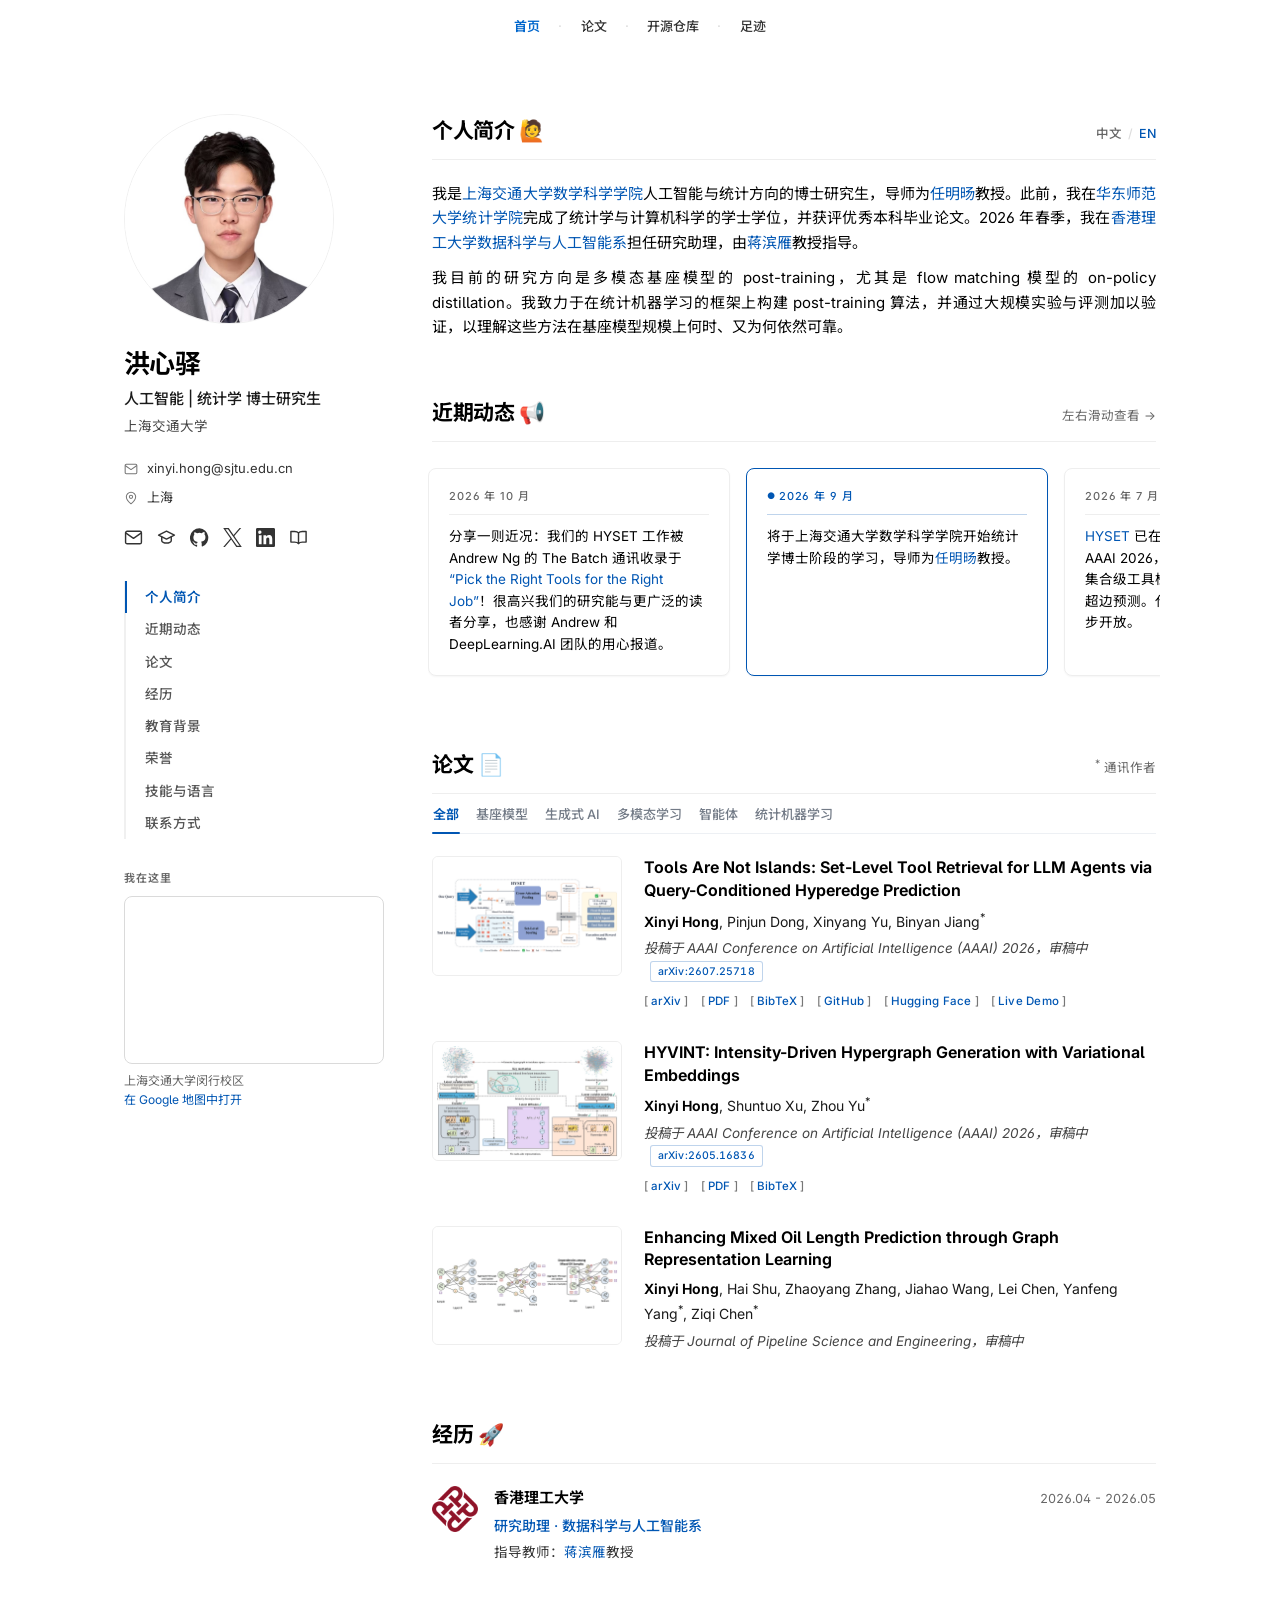
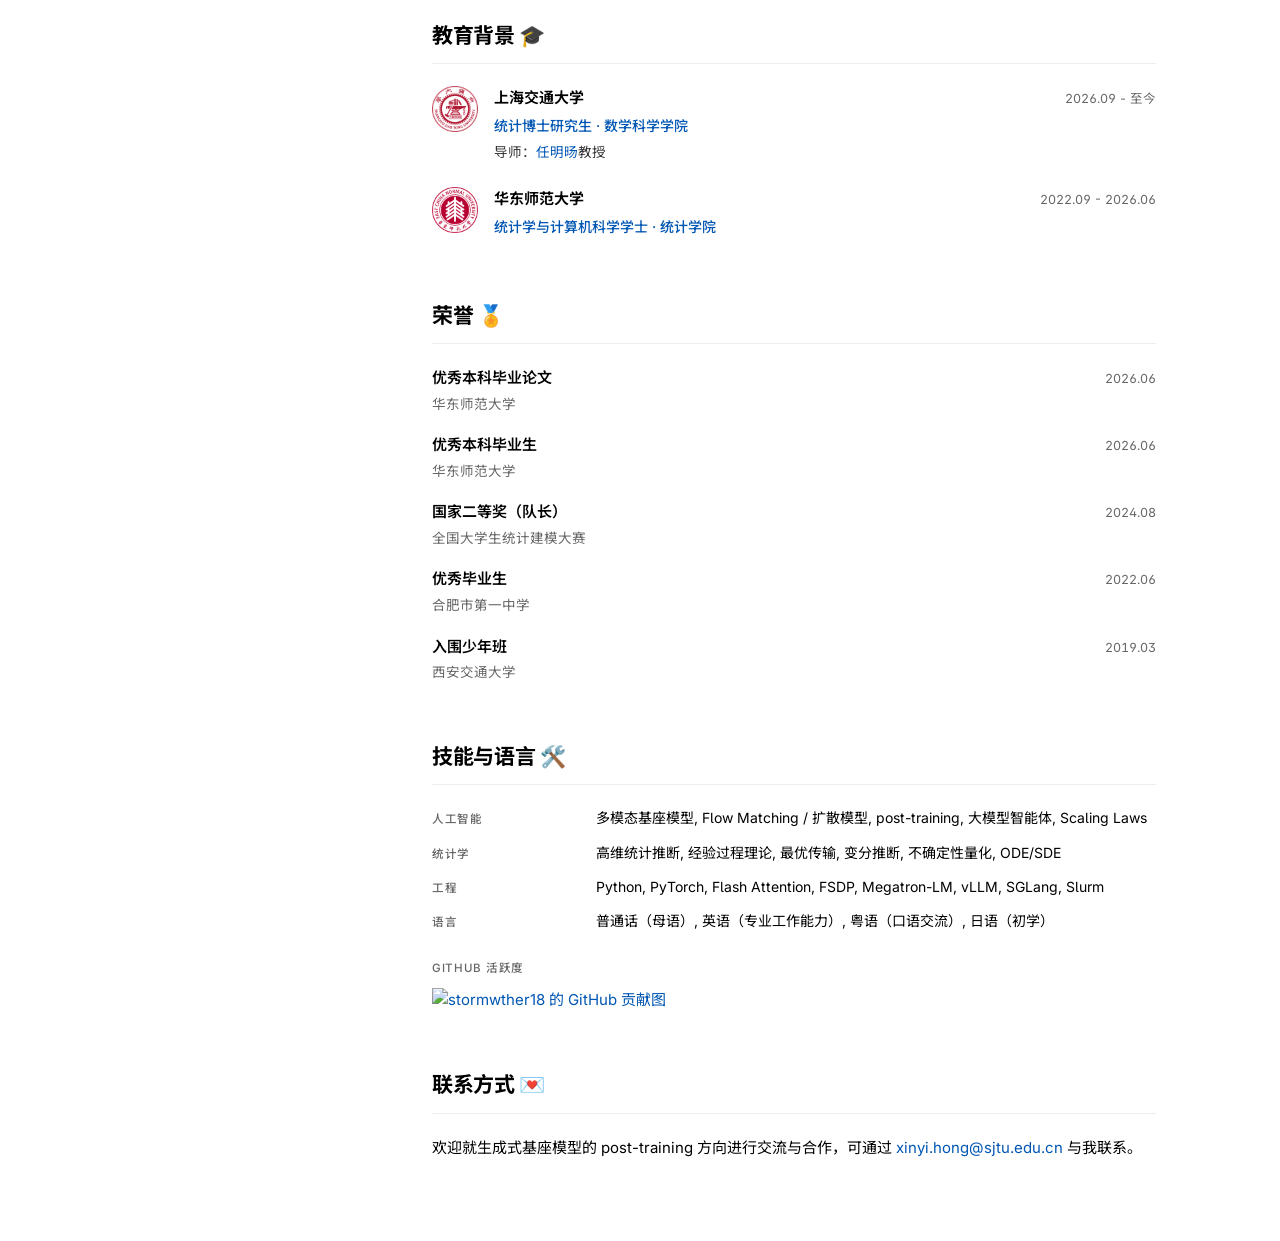
==== commit 0f95b5b9: "Add October 2026 HYSET newsletter news" ====
--- a/index_cn.html
+++ b/index_cn.html
@@ -116,6 +116,13 @@
       </div>
 
       <div class="news-strip">
+        <article class="news-card">
+          <span class="news-date">2026 年 10 月</span>
+          <div class="news-body">
+            分享一则近况：我们的 HYSET 工作被 Andrew Ng 的 The Batch 通讯收录于 <a href="https://www.deeplearning.ai/the-batch/issue-374#pick-the-right-tools-for-the-right-job">“Pick the Right Tools for the Right Job”</a>！很高兴我们的研究能与更广泛的读者分享，也感谢 Andrew 和 DeepLearning.AI 团队的用心报道。
+          </div>
+        </article>
+
         <article class="news-card pinned">
           <span class="news-date">2026 年 9 月</span>
           <div class="news-body">
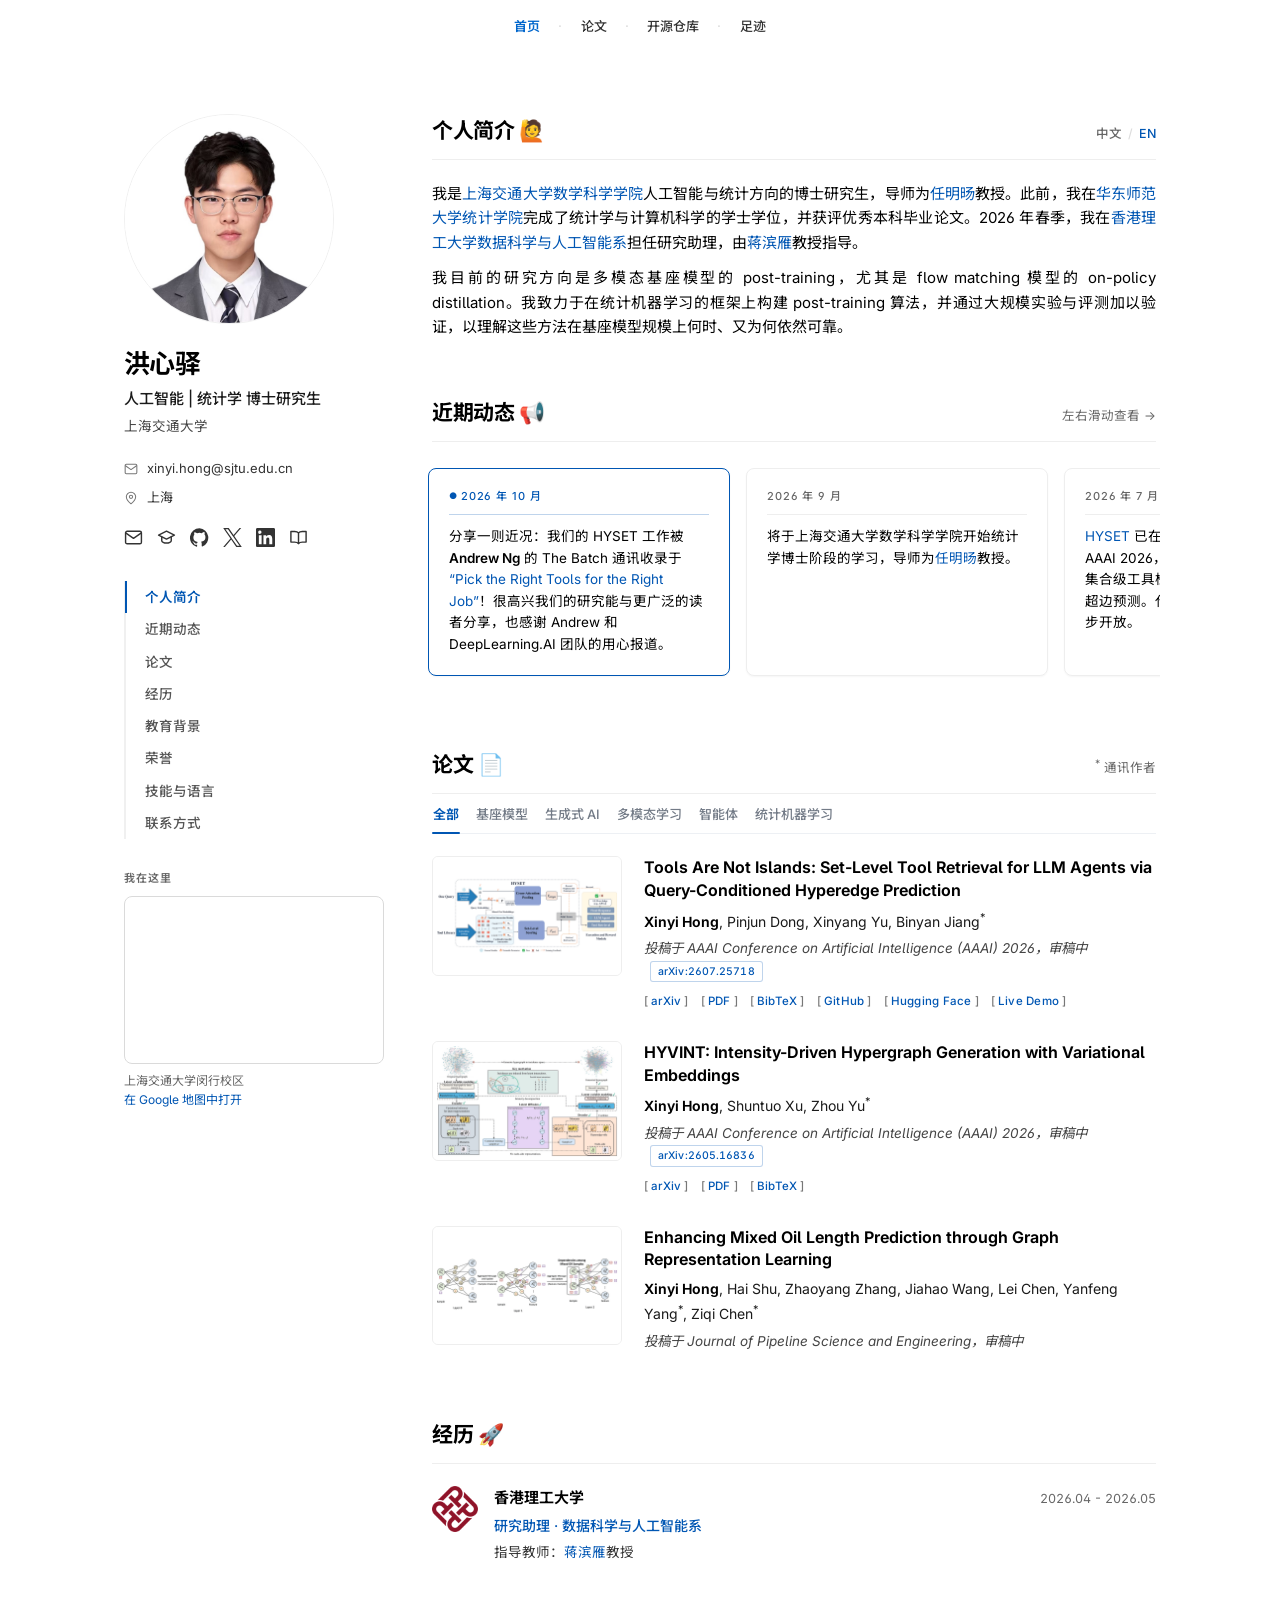
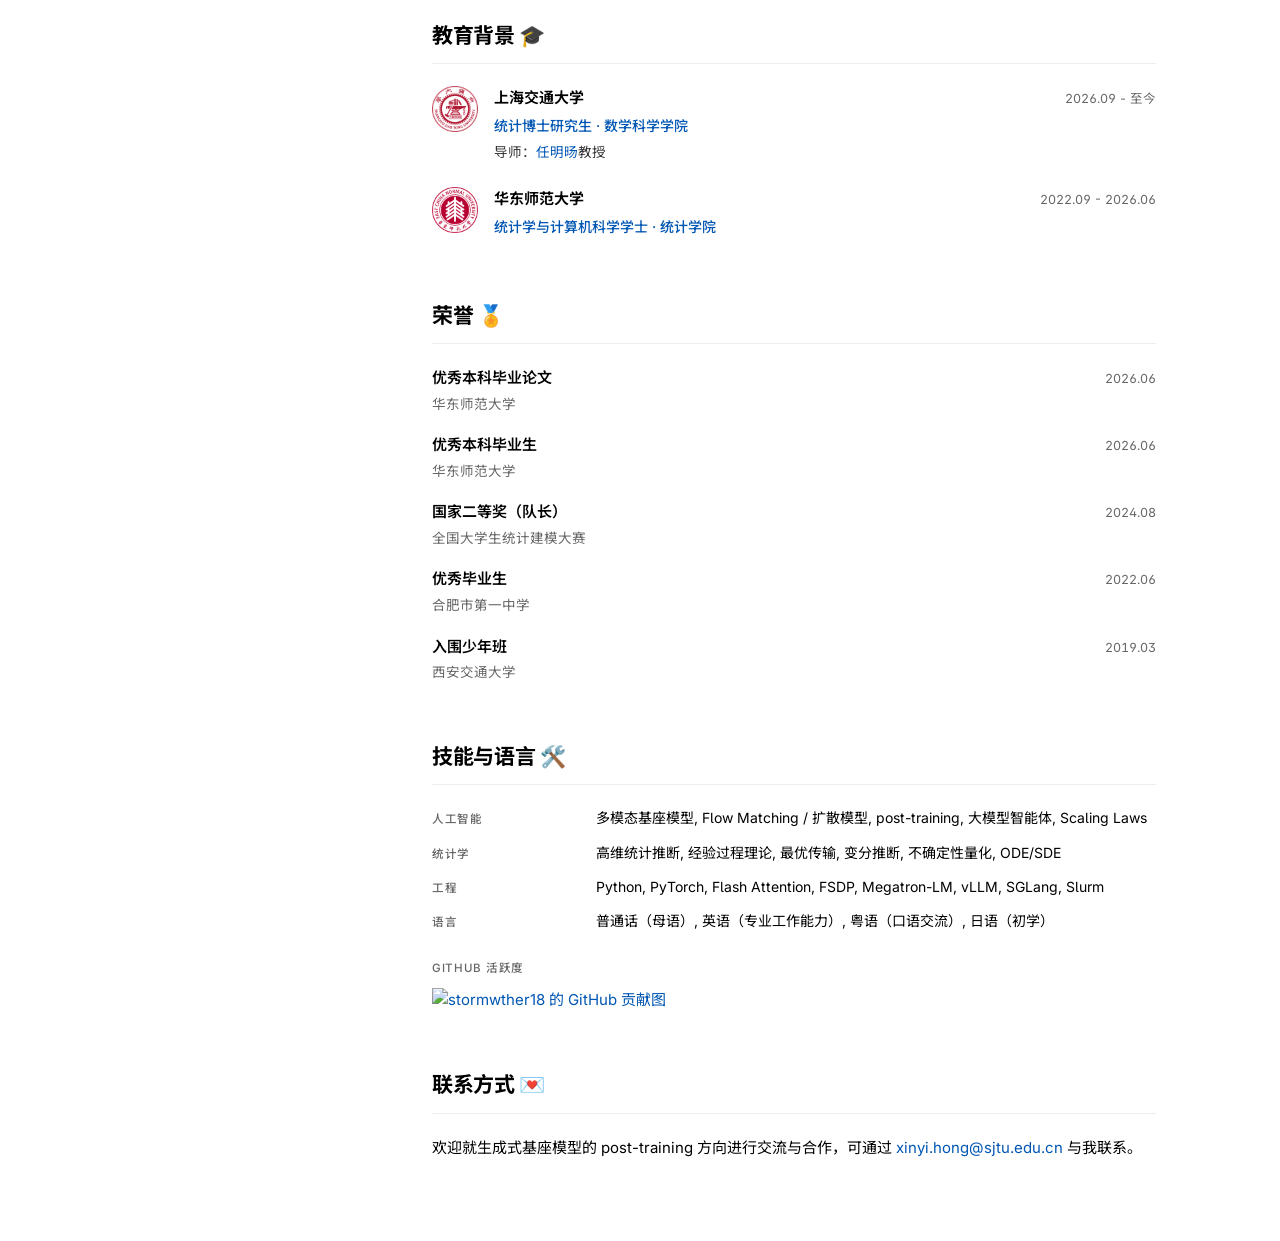
==== commit 8674bd07: "Highlight latest news and bold Andrew Ng" ====
--- a/index_cn.html
+++ b/index_cn.html
@@ -116,14 +116,14 @@
       </div>
 
       <div class="news-strip">
-        <article class="news-card">
+        <article class="news-card pinned">
           <span class="news-date">2026 年 10 月</span>
           <div class="news-body">
-            分享一则近况：我们的 HYSET 工作被 Andrew Ng 的 The Batch 通讯收录于 <a href="https://www.deeplearning.ai/the-batch/issue-374#pick-the-right-tools-for-the-right-job">“Pick the Right Tools for the Right Job”</a>！很高兴我们的研究能与更广泛的读者分享，也感谢 Andrew 和 DeepLearning.AI 团队的用心报道。
-          </div>
-        </article>
-
-        <article class="news-card pinned">
+            分享一则近况：我们的 HYSET 工作被 <strong>Andrew Ng</strong> 的 The Batch 通讯收录于 <a href="https://www.deeplearning.ai/the-batch/issue-374#pick-the-right-tools-for-the-right-job">“Pick the Right Tools for the Right Job”</a>！很高兴我们的研究能与更广泛的读者分享，也感谢 Andrew 和 DeepLearning.AI 团队的用心报道。
+          </div>
+        </article>
+
+        <article class="news-card">
           <span class="news-date">2026 年 9 月</span>
           <div class="news-body">
             将于上海交通大学数学科学学院开始统计学博士阶段的学习，导师为<a href="https://ren-mingyang.github.io/">任明旸</a>教授。
